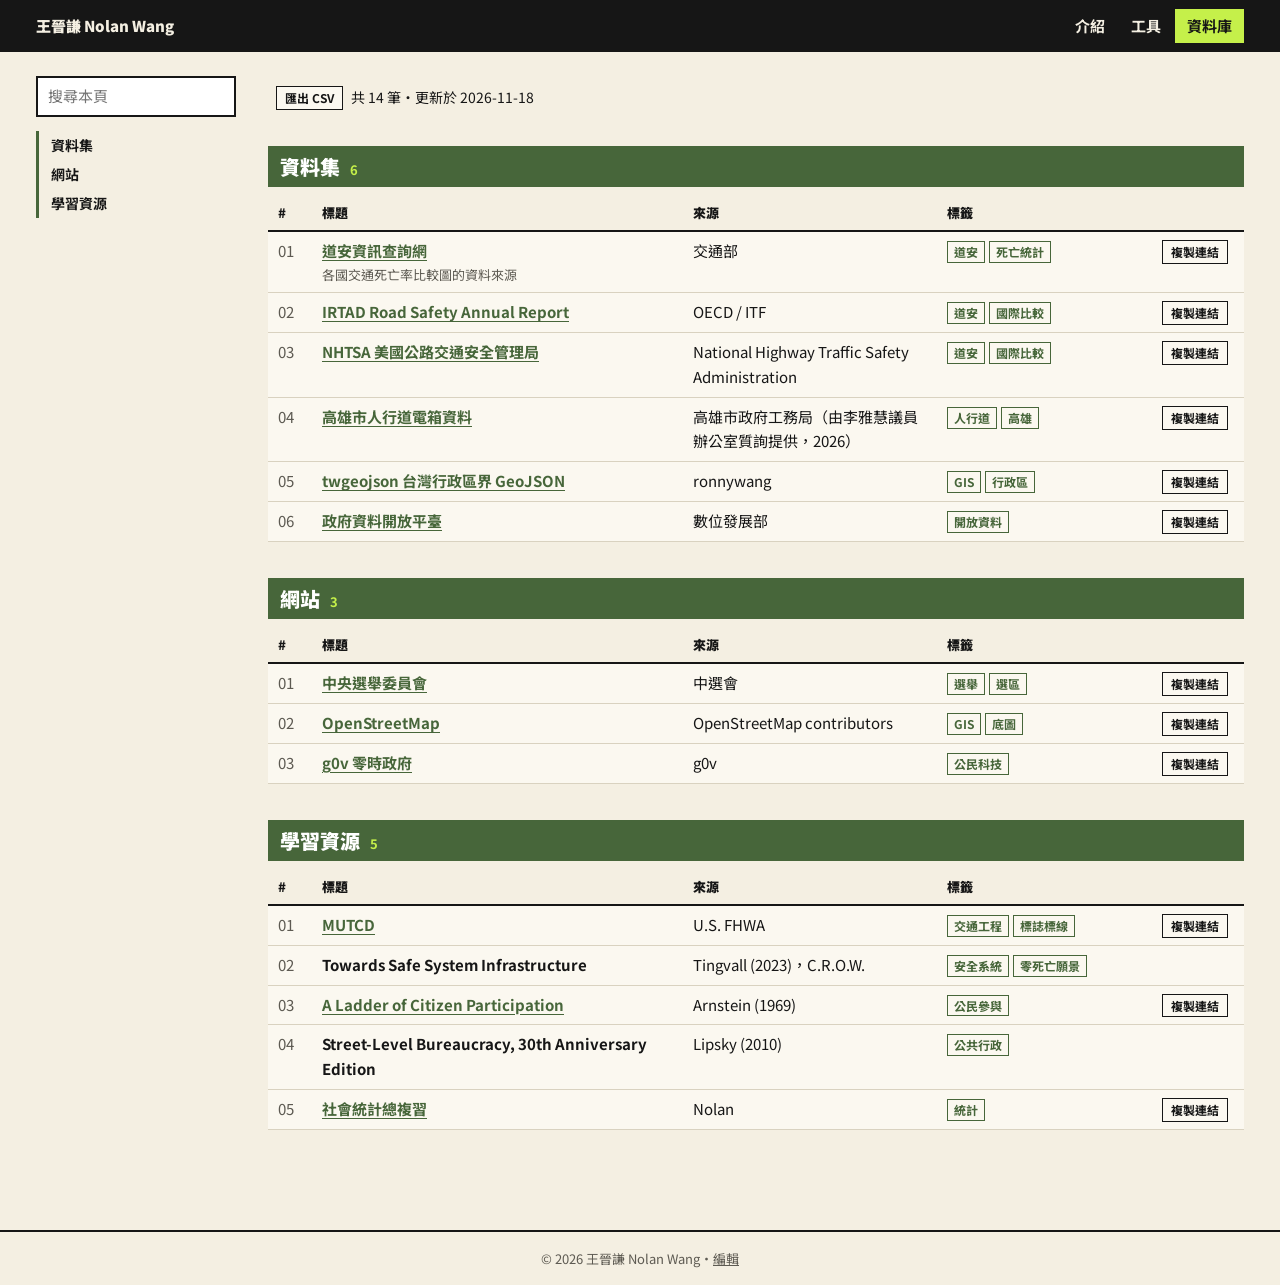
==== library.html @ 991034ab "改成多頁：介紹、工具、資料庫，加入編輯模式與搜尋篩選 - 內容集中到 data/site.json，三頁共用 assets/site.js、site.css - 網址加 ?edit 可直接改文字、增刪" ====
<!doctype html>
<html lang="zh-Hant">
<head>
<meta charset="utf-8">
<meta name="viewport" content="width=device-width, initial-scale=1">
<title>資料庫｜王晉謙 Nolan Wang</title>
<meta name="description" content="王晉謙 Nolan Wang｜下一代人本交通促進會 創會理事長。">
<meta property="og:title" content="資料庫｜王晉謙 Nolan Wang">
<meta property="og:image" content="https://nolanchian.github.io/info/assets/portrait.jpg">
<link rel="preconnect" href="https://fonts.googleapis.com">
<link rel="preconnect" href="https://fonts.gstatic.com" crossorigin>
<link href="https://fonts.googleapis.com/css2?family=Noto+Sans+TC:wght@400;700;900&display=swap" rel="stylesheet">
<link rel="stylesheet" href="assets/site.css">
</head>
<body data-page="library">
<p style="padding:24px">載入中…</p>
<script type="module" src="assets/site.js"></script>
</body>
</html>
---- assets/site.css ----
:root{
  --olive:#47663A; --olive-soft:#e3e8dc; --cream:#F4EFE2; --paper:#FBF8F0; --ink:#161616;
  --mustard:#E3B547; --pink:#E8B4A8; --blue:#9DC0C4; --lime:#C5F04A;
  --line:#d9d2c0; --muted:#5d5a52;
}
*{box-sizing:border-box;margin:0;padding:0}
html{scroll-padding-top:64px}
body{font-family:"Noto Sans TC",system-ui,sans-serif;color:var(--ink);background:var(--cream);font-size:15px;line-height:1.65;-webkit-font-smoothing:antialiased}
a{color:var(--olive);text-underline-offset:3px}
a:hover{background:var(--lime);color:var(--ink)}
img{display:block;max-width:100%;height:auto}
button,input,select{font:inherit}

/* 頂部列 */
.topbar{position:sticky;top:0;z-index:30;background:var(--ink);color:var(--cream)}
.topbar .in{max-width:1240px;margin:0 auto;padding:0 16px;height:52px;display:flex;align-items:center;gap:16px}
.topbar .brand{font-weight:900;color:var(--cream);text-decoration:none;white-space:nowrap}
.topbar .brand:hover{background:none;color:var(--lime)}
.topbar nav{display:flex;gap:2px;margin-left:auto}
.topbar nav a{color:var(--cream);text-decoration:none;font-weight:700;padding:5px 12px}
.topbar nav a:hover{background:#333;color:var(--cream)}
.topbar nav a[aria-current="page"]{background:var(--lime);color:var(--ink)}

/* 版面：左側目錄＋內容 */
.layout{max-width:1240px;margin:0 auto;padding:24px 16px 64px;display:grid;grid-template-columns:200px minmax(0,1fr);gap:32px;align-items:start}
.side{position:sticky;top:72px;display:grid;gap:14px}
.side input[type=search]{width:100%;padding:6px 10px;border:2px solid var(--ink);background:#fff}
.side input[type=search]:focus{outline:3px solid var(--lime)}
.toc{list-style:none;border-left:3px solid var(--olive)}
.toc a{display:block;padding:3px 12px;color:var(--ink);text-decoration:none;font-weight:700;font-size:14px}
.toc a:hover{background:var(--olive-soft)}
.side .hint{font-size:12px;color:var(--muted)}

/* 區塊標題 */
.sec{margin-bottom:36px}
.sec h2{font-size:20px;font-weight:900;padding:4px 12px;background:var(--olive);color:#fff;display:flex;align-items:baseline;gap:10px}
.sec h2 .count{font-size:13px;font-weight:700;color:var(--lime)}
.sec h2 .tools-inline{margin-left:auto;display:flex;gap:6px}
.sec h3{font-size:16px;font-weight:900;margin:18px 0 6px;padding-left:10px;border-left:5px solid var(--mustard)}
.jump{display:flex;flex-wrap:wrap;gap:6px 14px;margin:10px 0 4px;font-weight:700}

/* 表格 */
table{width:100%;border-collapse:collapse;background:var(--paper);margin-top:8px}
th,td{text-align:left;vertical-align:top;padding:7px 10px;border-bottom:1px solid var(--line)}
thead th{font-size:13px;font-weight:900;border-bottom:2px solid var(--ink);white-space:nowrap;background:var(--cream)}
tbody tr:hover{background:#fff}
/* 資料庫各分類表格欄寬一致，上下才對得齊 */
body[data-page=library] table.stack{table-layout:fixed}
body[data-page=library] table.stack th:nth-child(2){width:38%}
body[data-page=library] table.stack th:nth-child(3){width:26%}
body[data-page=library] table.stack th:nth-child(5){width:92px}
td.num,th:first-child{width:44px}
td.num{color:var(--muted);font-variant-numeric:tabular-nums}
td.nowrap{white-space:nowrap}
td .sub{display:block;font-size:13px;color:var(--muted)}
.tag{display:inline-block;font-size:12px;font-weight:700;color:var(--olive);border:1px solid var(--olive);padding:0 6px;margin:2px 4px 0 0;cursor:pointer;background:none}
.tag:hover,.tag.on{background:var(--olive);color:#fff}
.mini{font-size:12px;font-weight:700;padding:1px 8px;border:1.5px solid var(--ink);background:var(--paper);cursor:pointer;color:var(--ink);text-decoration:none;white-space:nowrap;display:inline-block}
.mini:hover{background:var(--lime)}
.mini.primary{background:var(--lime)}
.filterbar{display:flex;flex-wrap:wrap;gap:8px;align-items:center;margin-top:10px;font-size:14px}
.empty-note{padding:10px;color:var(--muted)}
tr.is-hidden,section.is-hidden,h3.is-hidden,table.is-hidden{display:none}

/* 個人頁頭 */
.profile{display:grid;grid-template-columns:150px 1fr;gap:22px;align-items:start;margin-bottom:28px;padding:18px;background:var(--paper);border:2px solid var(--ink)}
.profile img{width:150px;aspect-ratio:4/5;object-fit:cover;border:2px solid var(--ink)}
.profile h1{font-size:30px;font-weight:900;line-height:1.2}
.profile h1 small{font-size:16px;font-weight:700;color:var(--muted);margin-left:8px}
.profile .slogan{display:inline-block;margin-top:4px;font-weight:900;background:linear-gradient(transparent 60%,var(--lime) 60%)}
.profile ul{list-style:none;margin-top:8px;display:grid;gap:2px}
.profile li::before{content:"▪ ";color:var(--olive)}
.profile .meta{margin-top:8px;font-size:14px;color:var(--muted);display:flex;flex-wrap:wrap;gap:4px 14px}
.quote{margin-top:10px;padding:8px 12px;border-left:4px solid var(--mustard);background:#fff;font-size:14px}

footer{border-top:2px solid var(--ink);padding:16px;text-align:center;font-size:13px;color:var(--muted)}
footer button{background:none;border:none;color:var(--muted);text-decoration:underline;cursor:pointer;font-size:13px}

/* ── 編輯模式 ── */
.editbar{position:fixed;left:0;right:0;bottom:0;z-index:40;background:var(--ink);color:var(--cream);padding:10px 16px;display:flex;flex-wrap:wrap;gap:8px;align-items:center;font-size:14px}
.editbar .status{margin-right:auto;font-weight:700}
.editbar .status.dirty{color:var(--mustard)}
.editbar .status.ok{color:var(--lime)}
.editbar .status.err{color:var(--pink)}
.editbar button{padding:4px 12px;border:2px solid var(--cream);background:none;color:var(--cream);font-weight:700;cursor:pointer}
.editbar button.primary{background:var(--lime);color:var(--ink);border-color:var(--lime)}
body.editing{padding-bottom:64px}
body.editing [contenteditable]{outline:1px dashed #b5ad97;min-width:2em;display:block;min-height:1.4em;padding:1px 3px;background:#fff}
body.editing [contenteditable]:focus{outline:2px solid var(--olive)}
body.editing .rowctl{white-space:nowrap}
.edit-wrap{overflow-x:auto}
body.editing .edit-wrap td:not(.num):not(.rowctl){min-width:130px}
.rowctl button{border:1px solid var(--ink);background:var(--paper);cursor:pointer;width:24px;height:24px;line-height:1;font-size:13px}
.rowctl button:hover{background:var(--lime)}
.rowctl button.del:hover{background:var(--pink)}
.addrow{margin-top:6px}
.kv th{width:110px;white-space:nowrap;font-size:13px}
.edit-field-label{font-size:11px;color:var(--muted);display:block}
select.cell{border:1px dashed #b5ad97;background:#fff;padding:1px 3px}
dialog{border:2px solid var(--ink);padding:20px;max-width:440px;width:calc(100% - 32px);background:var(--paper)}
dialog::backdrop{background:rgba(0,0,0,.45)}
dialog h3{font-size:17px;font-weight:900;margin-bottom:8px}
dialog p{font-size:14px;margin-bottom:10px}
dialog input{width:100%;padding:6px 8px;border:2px solid var(--ink);margin-bottom:12px}
dialog .row{display:flex;gap:8px;justify-content:flex-end}

@media (max-width:820px){
  .layout{grid-template-columns:minmax(0,1fr);gap:16px;padding-top:16px}
  .side{position:static}
  .toc{display:flex;flex-wrap:wrap;border-left:none;gap:4px}
  .toc a{border:1.5px solid var(--olive);padding:2px 10px}
  .profile{grid-template-columns:96px 1fr;gap:14px;padding:14px}
  .profile img{width:96px}
  .profile h1{font-size:24px}
  /* 窄螢幕表格改成卡片列，避免橫向捲動 */
  table.stack thead{display:none}
  table.stack tr{display:grid;grid-template-columns:auto 1fr;gap:0 10px;padding:8px 6px;border-bottom:1px solid var(--line)}
  table.stack td{border:none;padding:1px 4px}
  table.stack td.num{grid-row:span 4}
  table.stack td:not(.num){grid-column:2}
  .topbar nav a{padding:5px 8px}
}
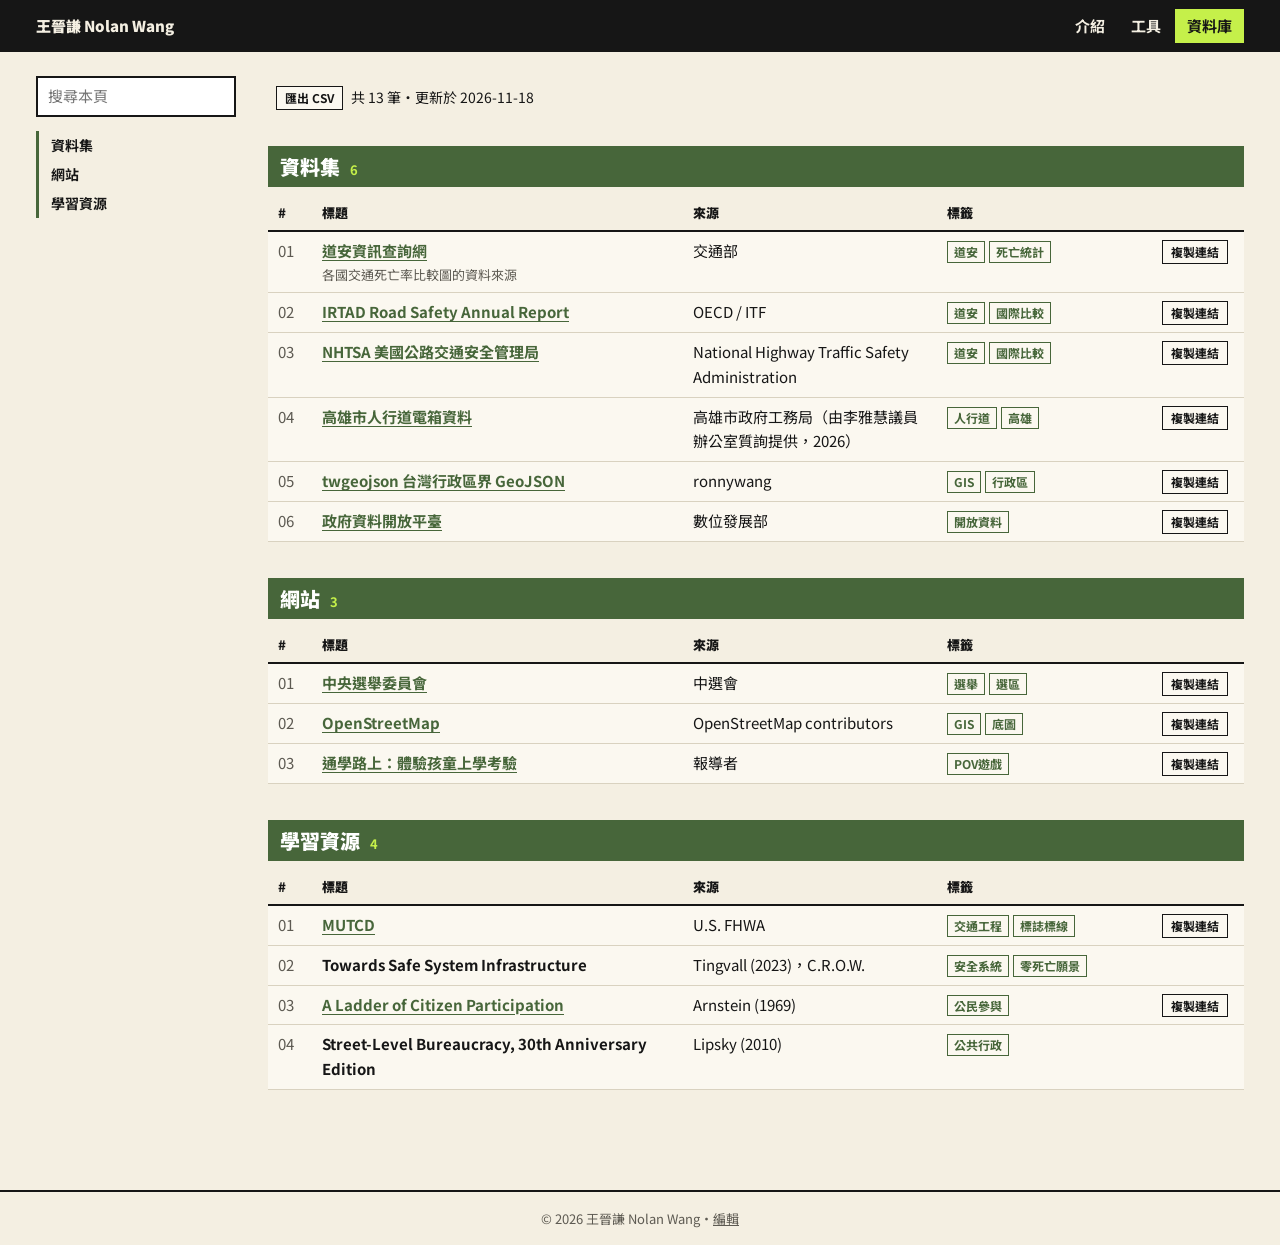
==== commit a2f7fdd1: "加入像素頭像網站圖示 Co-Authored-By: Claude Opus 5.5 <noreply@anthropic.com>" ====
--- a/library.html
+++ b/library.html
@@ -10,6 +10,7 @@
 <link rel="preconnect" href="https://fonts.googleapis.com">
 <link rel="preconnect" href="https://fonts.gstatic.com" crossorigin>
 <link href="https://fonts.googleapis.com/css2?family=Noto+Sans+TC:wght@400;700;900&display=swap" rel="stylesheet">
+<link rel="icon" href="assets/favicon.svg" type="image/svg+xml">
 <link rel="stylesheet" href="assets/site.css">
 </head>
 <body data-page="library">
--- a/assets/site.css
+++ b/assets/site.css
@@ -60,6 +60,20 @@
 .mini.primary{background:var(--lime)}
 .filterbar{display:flex;flex-wrap:wrap;gap:8px;align-items:center;margin-top:10px;font-size:14px}
 .empty-note{padding:10px;color:var(--muted)}
+/* 工具圖卡 */
+.cards{display:grid;grid-template-columns:repeat(2,minmax(0,1fr));gap:20px;margin-top:12px}
+.card{display:flex;flex-direction:column;background:var(--paper);border:2px solid var(--ink);box-shadow:5px 5px 0 var(--ink)}
+.card .shot{display:block;aspect-ratio:16/10;overflow:hidden;border-bottom:2px solid var(--ink);background:var(--ink)}
+.card .shot:hover{background:var(--ink)}
+.card .shot img{width:100%;height:100%;object-fit:cover;object-position:top;transition:transform .2s}
+.card .shot:hover img{transform:scale(1.03)}
+.card .body{padding:14px 16px 16px;display:flex;flex-direction:column;gap:6px;flex:1}
+.card h3{font-size:18px;font-weight:900;line-height:1.4;margin:0;padding:0;border:none}
+.card p{font-size:14px}
+.card .links{margin-top:auto;padding-top:6px;display:flex;gap:8px}
+.card .links .mini{font-size:13px;padding:3px 12px}
+.card.is-hidden{display:none}
+
 tr.is-hidden,section.is-hidden,h3.is-hidden,table.is-hidden{display:none}
 
 /* 個人頁頭 */
@@ -109,6 +123,7 @@
   .side{position:static}
   .toc{display:flex;flex-wrap:wrap;border-left:none;gap:4px}
   .toc a{border:1.5px solid var(--olive);padding:2px 10px}
+  .cards{grid-template-columns:minmax(0,1fr)}
   .profile{grid-template-columns:96px 1fr;gap:14px;padding:14px}
   .profile img{width:96px}
   .profile h1{font-size:24px}
